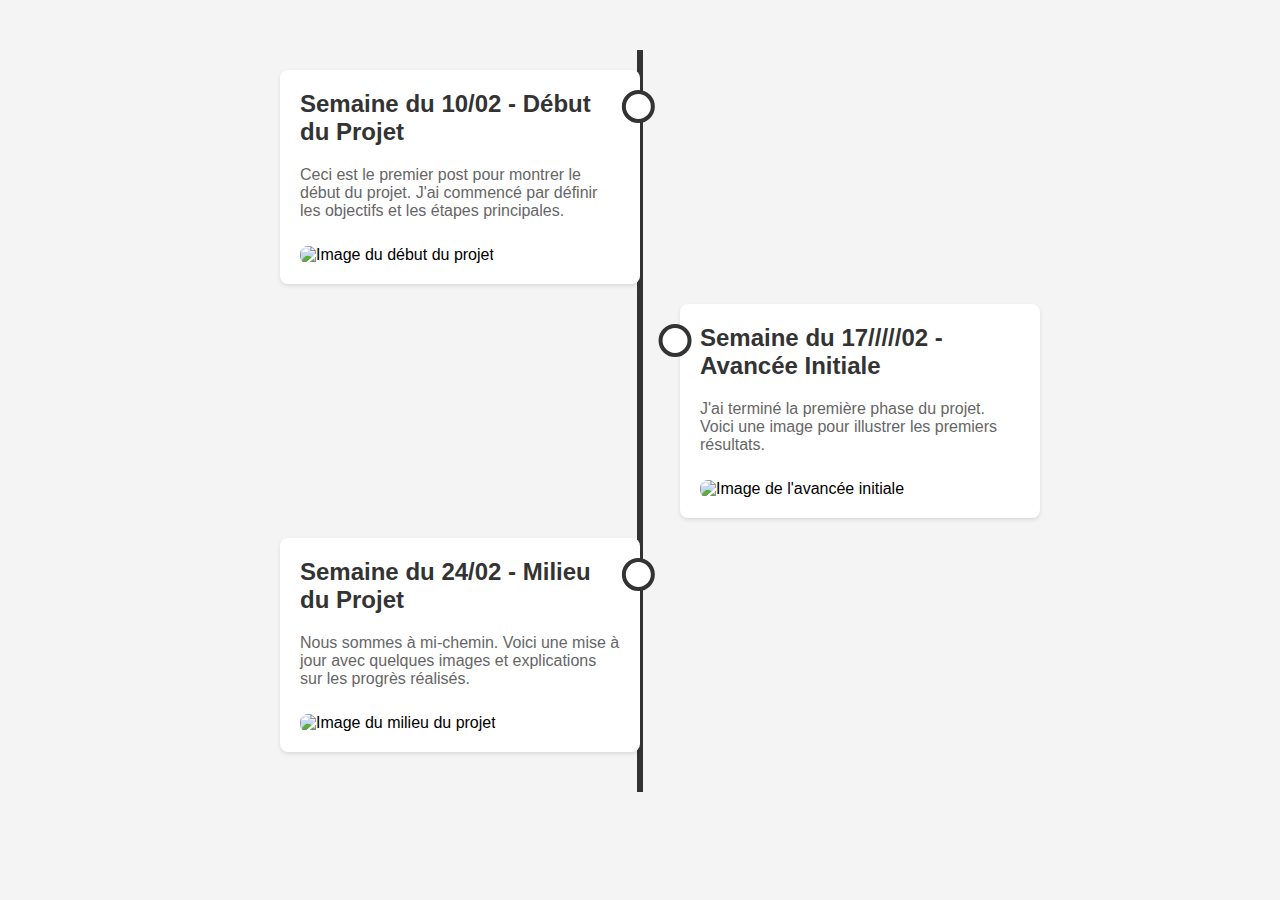
==== chronologie.html @ 98e2f50a "Update chronologie.html" ====
<!DOCTYPE html>
<html lang="fr">
<head>
    <meta charset="UTF-8">
    <meta name="viewport" content="width=device-width, initial-scale=1.0">
    <title>Avancées du Projet</title>
    <style>
        body {
            font-family: Arial, sans-serif;
            background-color: #f4f4f4;
            margin: 0;
            padding: 0;
        }
        .timeline {
            position: relative;
            max-width: 800px;
            margin: 50px auto;
            padding: 20px;
        }

        .timeline::after {
            content: '';
            position: absolute;
            width: 6px;
            background-color: #333;
            top: 0;
            bottom: 0;
            left: 50%;
            transform: translateX(-50%);
            z-index: 0;
        }

        .post {
            padding: 20px;
            position: relative;
            background-color: #fff;
            border-radius: 8px;
            margin-bottom: 20px;
            box-shadow: 0 2px 4px rgba(0, 0, 0, 0.1);
            width: 40%; /* Réduction pour éviter qu'ils débordent */
            z-index: 1;
        }

        .post::after {
            content: '';
            position: absolute;
            width: 25px;
            height: 25px;
            background-color: #fff;
            border: 4px solid #333;
            top: 20px;
            border-radius: 50%;
            z-index: 2;
    }

        .left {
            left: 5%;
}

        .left::after {
            left: 100%;
            transform: translateX(-55%);
}

        .right {
            left: 55%;
}

        .right::after {
            right: 100%;
            transform: translateX(35%);
}

        .post img {
            max-width: 100%;
            border-radius: 8px;
            margin-top: 10px;
        }
        .post h2 {
            margin-top: 0;
            color: #333;
        }
        .post p {
            color: #666;
        }
    </style>
</head>
<body>

    <div class="timeline">
        <!-- Post 1 -->
        <div class="post left">
            <h2>Semaine du 10/02 - Début du Projet</h2>
            <p>Ceci est le premier post pour montrer le début du projet. J'ai commencé par définir les objectifs et les étapes principales.</p>
            <img src="image1.jpg" alt="Image du début du projet">
        </div>

        <!-- Post 2 -->
        <div class="post right">
            <h2>Semaine du 17/////02 - Avancée Initiale</h2>
            <p>J'ai terminé la première phase du projet. Voici une image pour illustrer les premiers résultats.</p>
            <img src="image2.jpg" alt="Image de l'avancée initiale">
        </div>

        <!-- Post 3 -->
        <div class="post left">
            <h2>Semaine du 24/02 - Milieu du Projet</h2>
            <p>Nous sommes à mi-chemin. Voici une mise à jour avec quelques images et explications sur les progrès réalisés.</p>
            <img src="image3.jpg" alt="Image du milieu du projet">
        </div>

        <!-- Ajoutez d'autres posts ici -->
    </div>

</body>
</html>
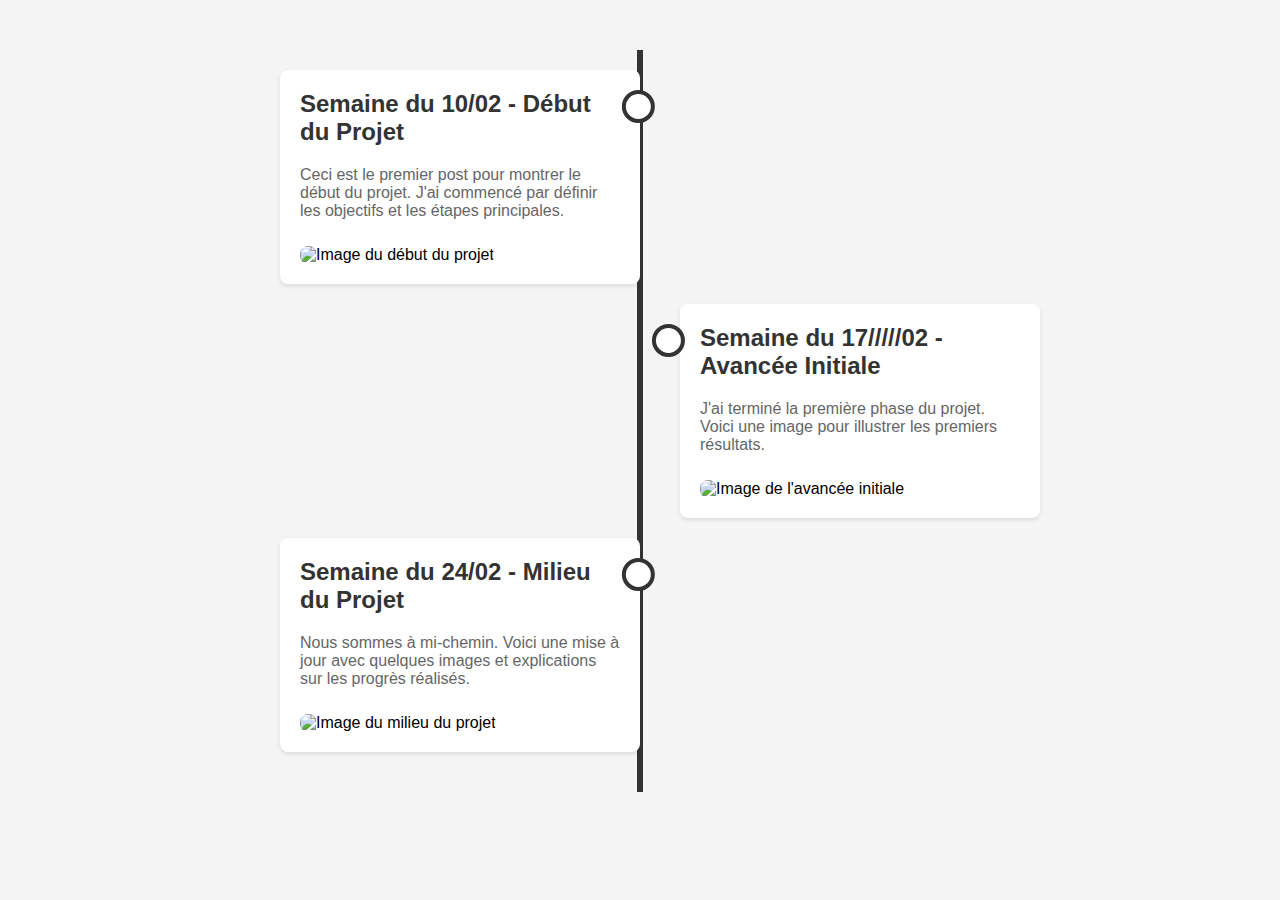
==== commit e273d7d1: "Update chronologie.html" ====
--- a/chronologie.html
+++ b/chronologie.html
@@ -68,7 +68,7 @@
 
         .right::after {
             right: 100%;
-            transform: translateX(35%);
+            transform: translateX(15%);
 }
 
         .post img {
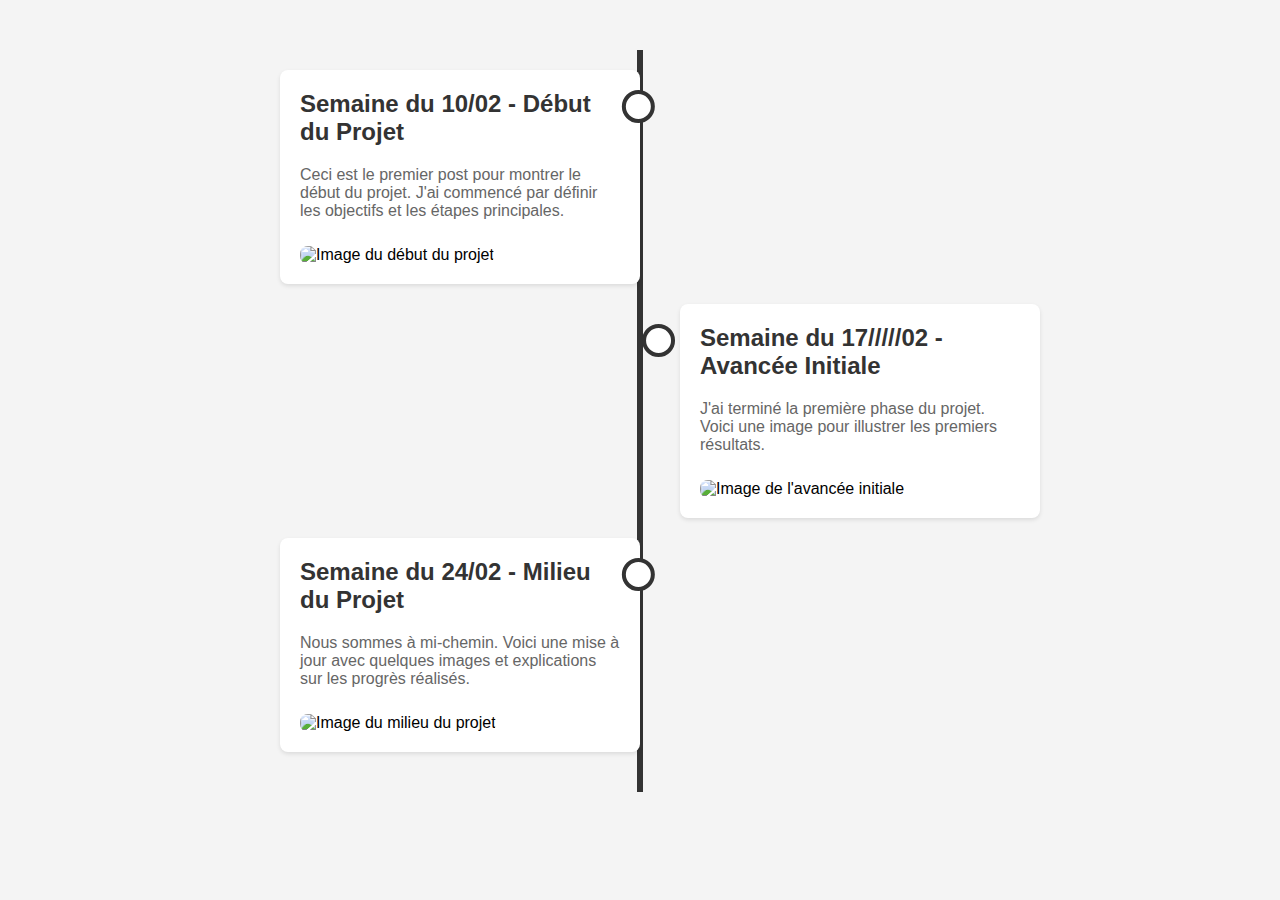
==== commit ed9a435e: "Update chronologie.html" ====
--- a/chronologie.html
+++ b/chronologie.html
@@ -68,7 +68,7 @@
 
         .right::after {
             right: 100%;
-            transform: translateX(15%);
+            transform: translateX(-15%);
 }
 
         .post img {
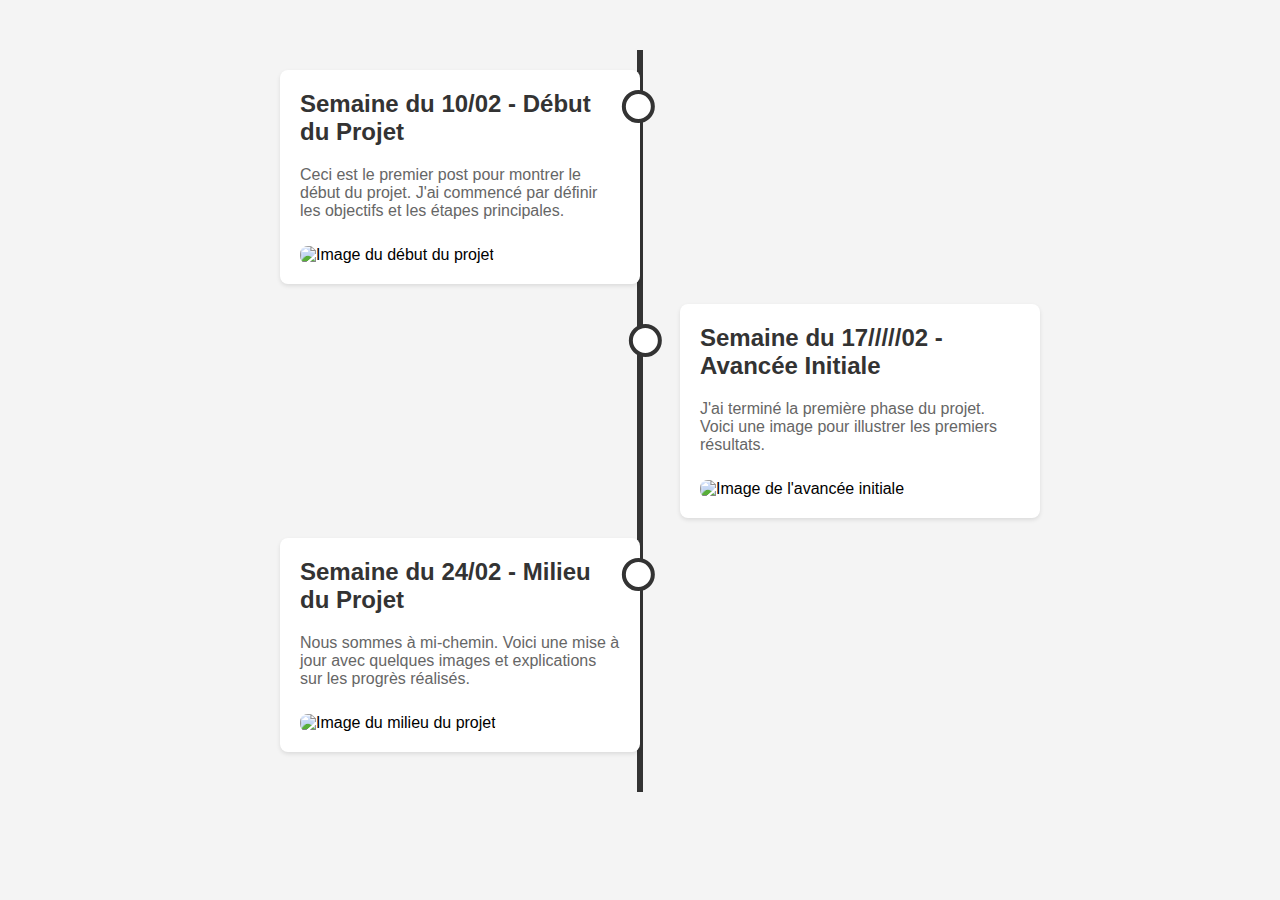
==== commit 3b3fef12: "Update chronologie.html" ====
--- a/chronologie.html
+++ b/chronologie.html
@@ -68,7 +68,7 @@
 
         .right::after {
             right: 100%;
-            transform: translateX(-15%);
+            transform: translateX(-55%);
 }
 
         .post img {
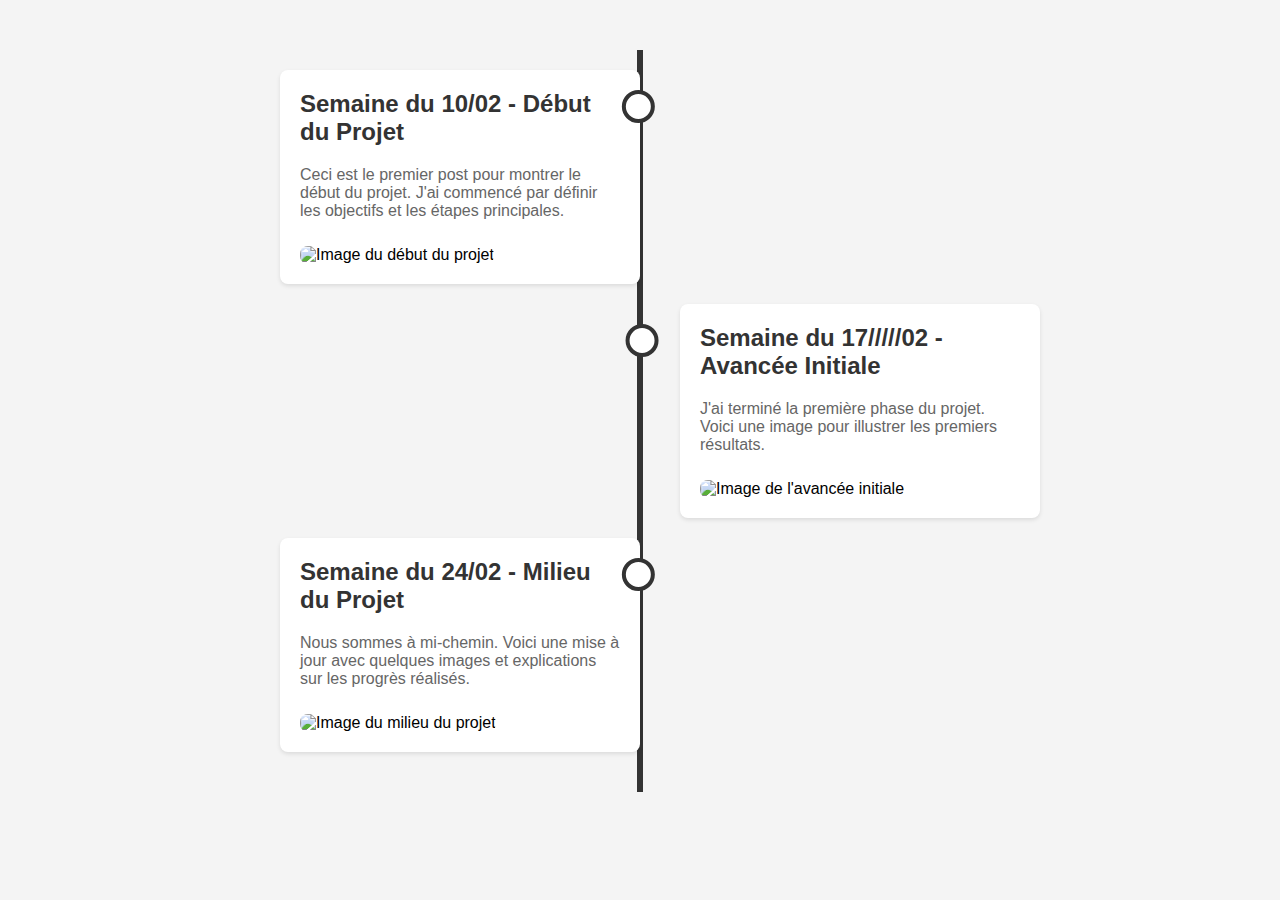
==== commit 28d02bb0: "Update chronologie.html" ====
--- a/chronologie.html
+++ b/chronologie.html
@@ -68,7 +68,7 @@
 
         .right::after {
             right: 100%;
-            transform: translateX(-55%);
+            transform: translateX(-65%);
 }
 
         .post img {
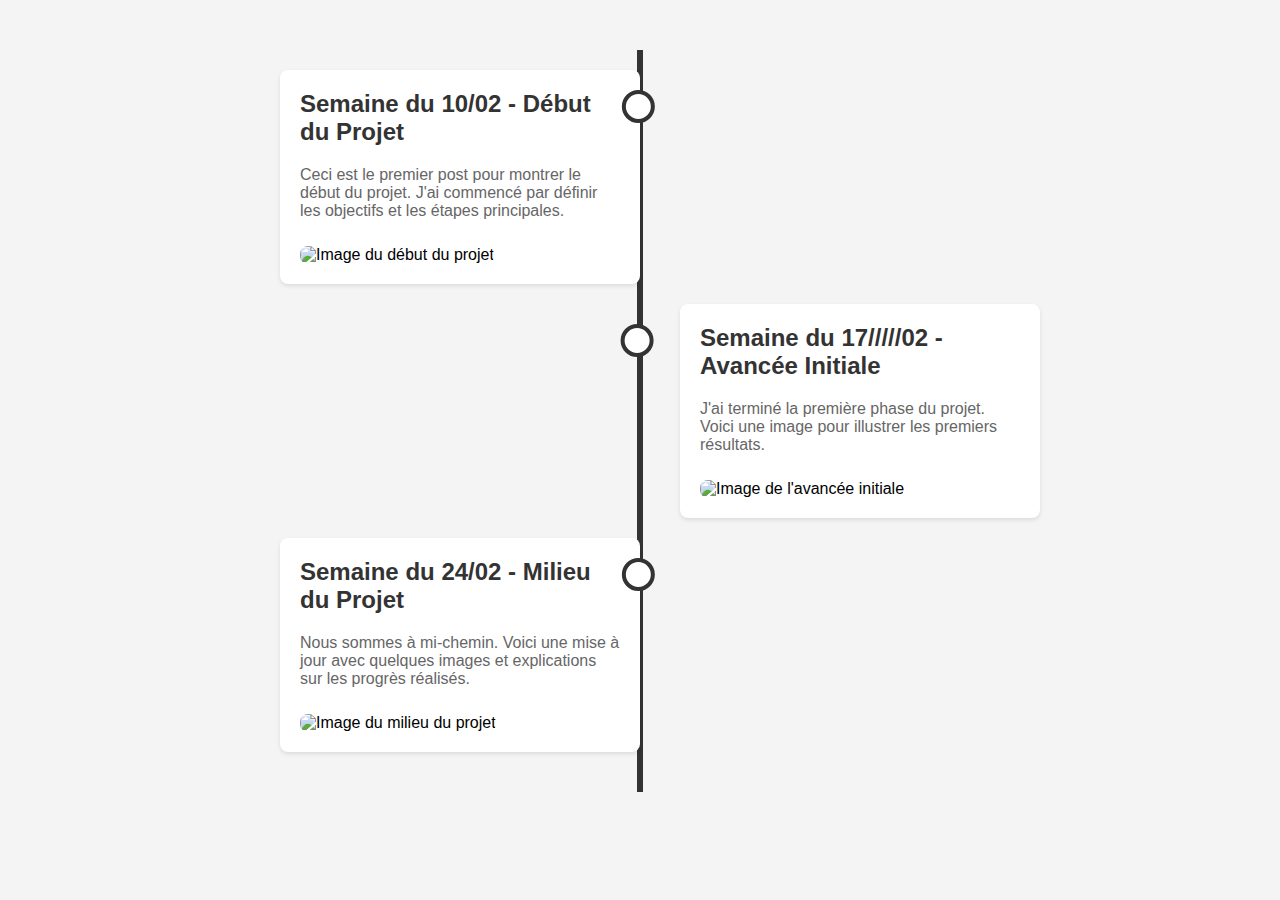
==== commit 6c4473c5: "Update chronologie.html" ====
--- a/chronologie.html
+++ b/chronologie.html
@@ -68,7 +68,7 @@
 
         .right::after {
             right: 100%;
-            transform: translateX(-65%);
+            transform: translateX(-80%);
 }
 
         .post img {
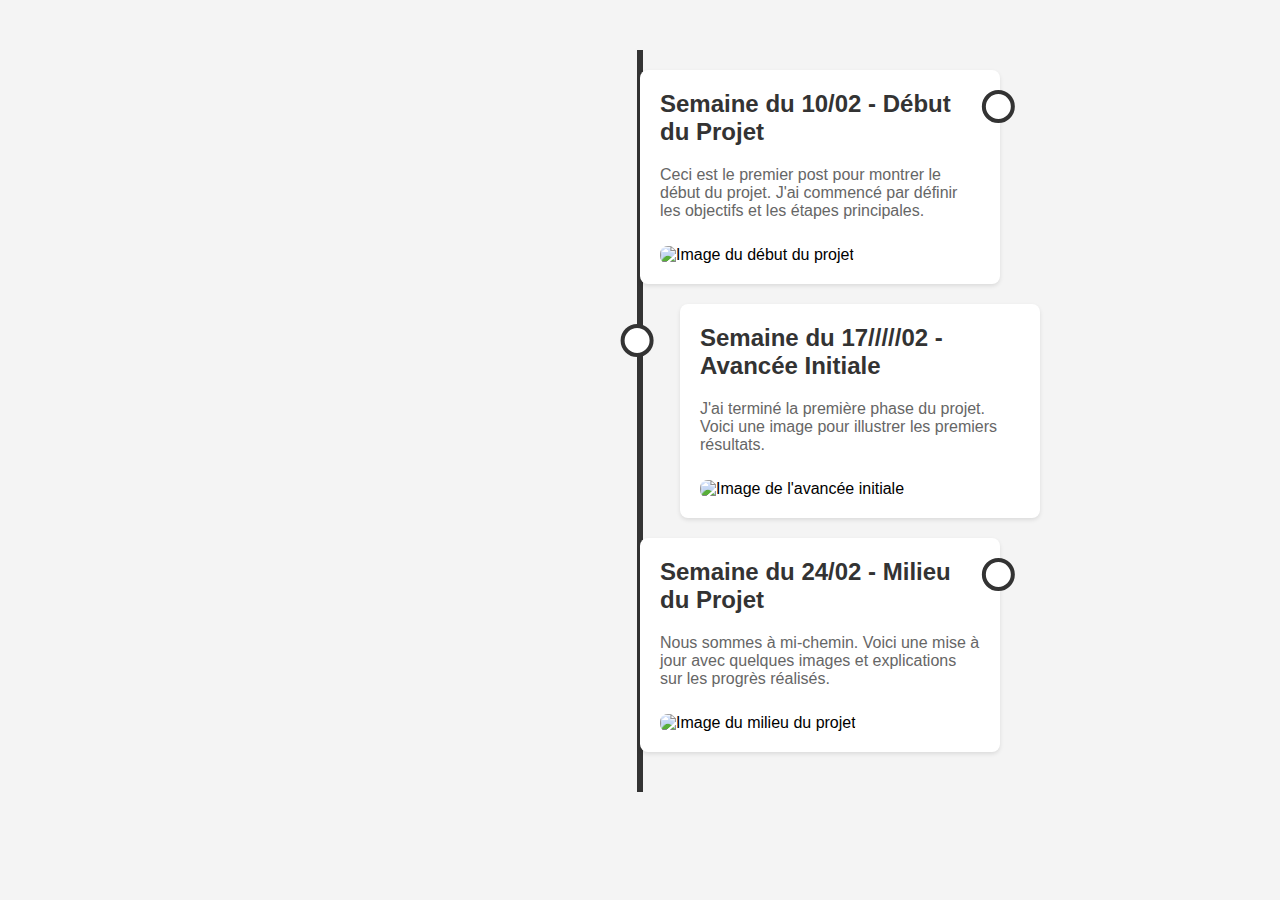
==== commit 7274a087: "Update chronologie.html" ====
--- a/chronologie.html
+++ b/chronologie.html
@@ -54,7 +54,7 @@
     }
 
         .left {
-            left: 5%;
+            left: 50%;
 }
 
         .left::after {
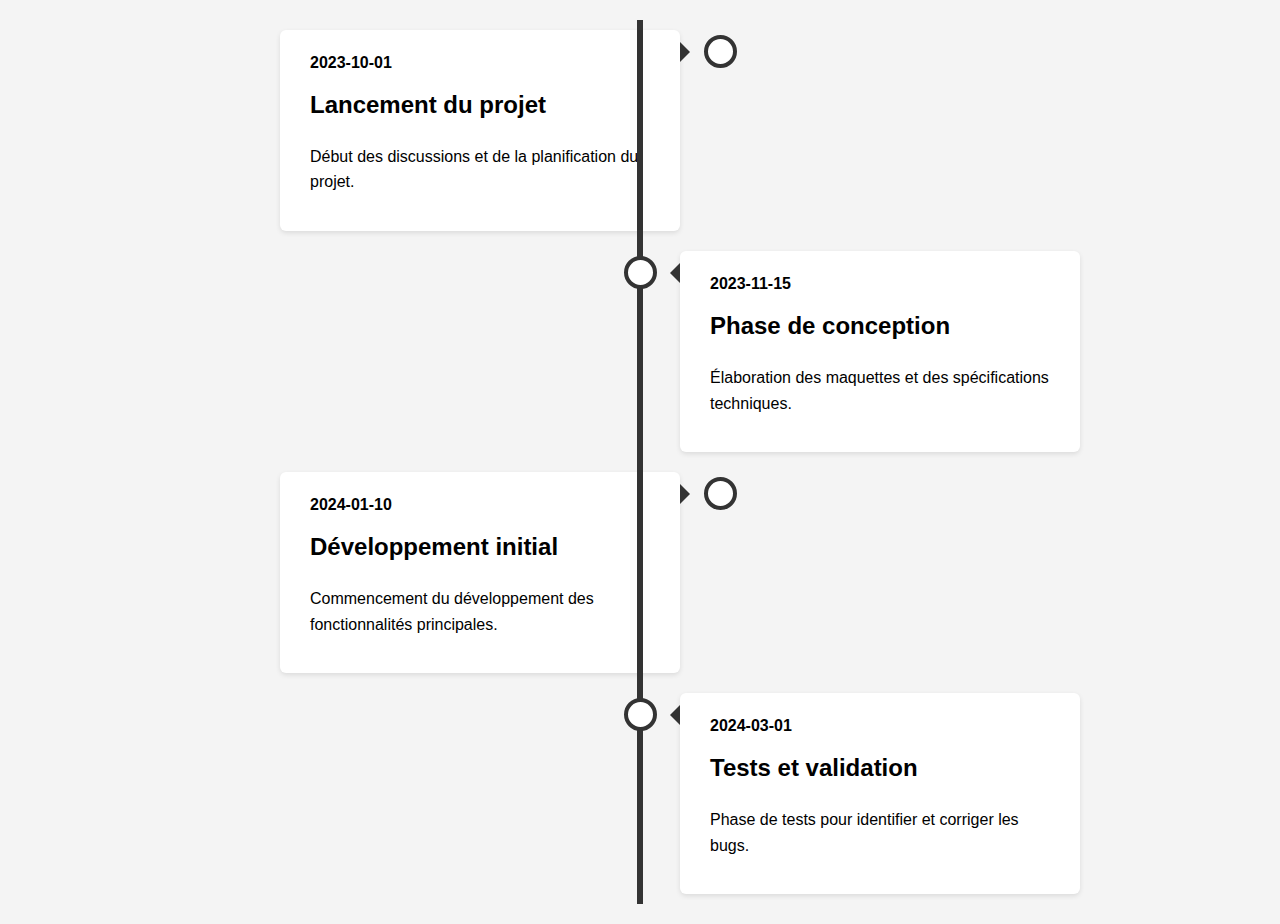
==== commit 760154d2: "Update chronologie.html" ====
--- a/chronologie.html
+++ b/chronologie.html
@@ -3,21 +3,20 @@
 <head>
     <meta charset="UTF-8">
     <meta name="viewport" content="width=device-width, initial-scale=1.0">
-    <title>Avancées du Projet</title>
+    <title>Chronologie du Projet</title>
     <style>
         body {
             font-family: Arial, sans-serif;
+            line-height: 1.6;
+            margin: 0;
+            padding: 20px;
             background-color: #f4f4f4;
-            margin: 0;
-            padding: 0;
         }
         .timeline {
             position: relative;
             max-width: 800px;
-            margin: 50px auto;
-            padding: 20px;
+            margin: 0 auto;
         }
-
         .timeline::after {
             content: '';
             position: absolute;
@@ -26,90 +25,107 @@
             top: 0;
             bottom: 0;
             left: 50%;
-            transform: translateX(-50%);
-            z-index: 0;
+            margin-left: -3px;
         }
-
-        .post {
-            padding: 20px;
+        .container {
+            padding: 10px 40px;
             position: relative;
-            background-color: #fff;
-            border-radius: 8px;
-            margin-bottom: 20px;
-            box-shadow: 0 2px 4px rgba(0, 0, 0, 0.1);
-            width: 40%; /* Réduction pour éviter qu'ils débordent */
-            z-index: 1;
+            width: 50%;
         }
-
-        .post::after {
+        .container::after {
             content: '';
             position: absolute;
             width: 25px;
             height: 25px;
+            right: -17px;
             background-color: #fff;
             border: 4px solid #333;
-            top: 20px;
+            top: 15px;
             border-radius: 50%;
-            z-index: 2;
-    }
-
+            z-index: 1;
+        }
         .left {
+            left: 0;
+        }
+        .right {
             left: 50%;
-}
-
-        .left::after {
-            left: 100%;
-            transform: translateX(-55%);
-}
-
-        .right {
-            left: 55%;
-}
-
+        }
+        .left::before {
+            content: " ";
+            height: 0;
+            position: absolute;
+            top: 22px;
+            width: 0;
+            z-index: 1;
+            right: 30px;
+            border: medium solid #333;
+            border-width: 10px 0 10px 10px;
+            border-color: transparent transparent transparent #333;
+        }
+        .right::before {
+            content: " ";
+            height: 0;
+            position: absolute;
+            top: 22px;
+            width: 0;
+            z-index: 1;
+            left: 30px;
+            border: medium solid #333;
+            border-width: 10px 10px 10px 0;
+            border-color: transparent #333 transparent transparent;
+        }
         .right::after {
-            right: 100%;
-            transform: translateX(-80%);
-}
-
-        .post img {
-            max-width: 100%;
-            border-radius: 8px;
-            margin-top: 10px;
+            left: -16px;
         }
-        .post h2 {
+        .content {
+            padding: 20px 30px;
+            background-color: #fff;
+            position: relative;
+            border-radius: 6px;
+            box-shadow: 0 2px 5px rgba(0, 0, 0, 0.1);
+        }
+        h2 {
             margin-top: 0;
-            color: #333;
         }
-        .post p {
-            color: #666;
+        time {
+            font-weight: bold;
+            display: block;
+            margin-bottom: 10px;
         }
     </style>
 </head>
 <body>
 
     <div class="timeline">
-        <!-- Post 1 -->
-        <div class="post left">
-            <h2>Semaine du 10/02 - Début du Projet</h2>
-            <p>Ceci est le premier post pour montrer le début du projet. J'ai commencé par définir les objectifs et les étapes principales.</p>
-            <img src="image1.jpg" alt="Image du début du projet">
+        <div class="container left">
+            <div class="content">
+                <time>2023-10-01</time>
+                <h2>Lancement du projet</h2>
+                <p>Début des discussions et de la planification du projet.</p>
+            </div>
         </div>
-
-        <!-- Post 2 -->
-        <div class="post right">
-            <h2>Semaine du 17/////02 - Avancée Initiale</h2>
-            <p>J'ai terminé la première phase du projet. Voici une image pour illustrer les premiers résultats.</p>
-            <img src="image2.jpg" alt="Image de l'avancée initiale">
+        <div class="container right">
+            <div class="content">
+                <time>2023-11-15</time>
+                <h2>Phase de conception</h2>
+                <p>Élaboration des maquettes et des spécifications techniques.</p>
+            </div>
         </div>
-
-        <!-- Post 3 -->
-        <div class="post left">
-            <h2>Semaine du 24/02 - Milieu du Projet</h2>
-            <p>Nous sommes à mi-chemin. Voici une mise à jour avec quelques images et explications sur les progrès réalisés.</p>
-            <img src="image3.jpg" alt="Image du milieu du projet">
+        <div class="container left">
+            <div class="content">
+                <time>2024-01-10</time>
+                <h2>Développement initial</h2>
+                <p>Commencement du développement des fonctionnalités principales.</p>
+            </div>
         </div>
-
-        <!-- Ajoutez d'autres posts ici -->
+        <div class="container right">
+            <div class="content">
+                <time>2024-03-01</time>
+                <h2>Tests et validation</h2>
+                <p>Phase de tests pour identifier et corriger les bugs.</p>
+            </div>
+        </div>
+        <!-- Ajoutez d'autres étapes ici -->
     </div>
 
 </body>
